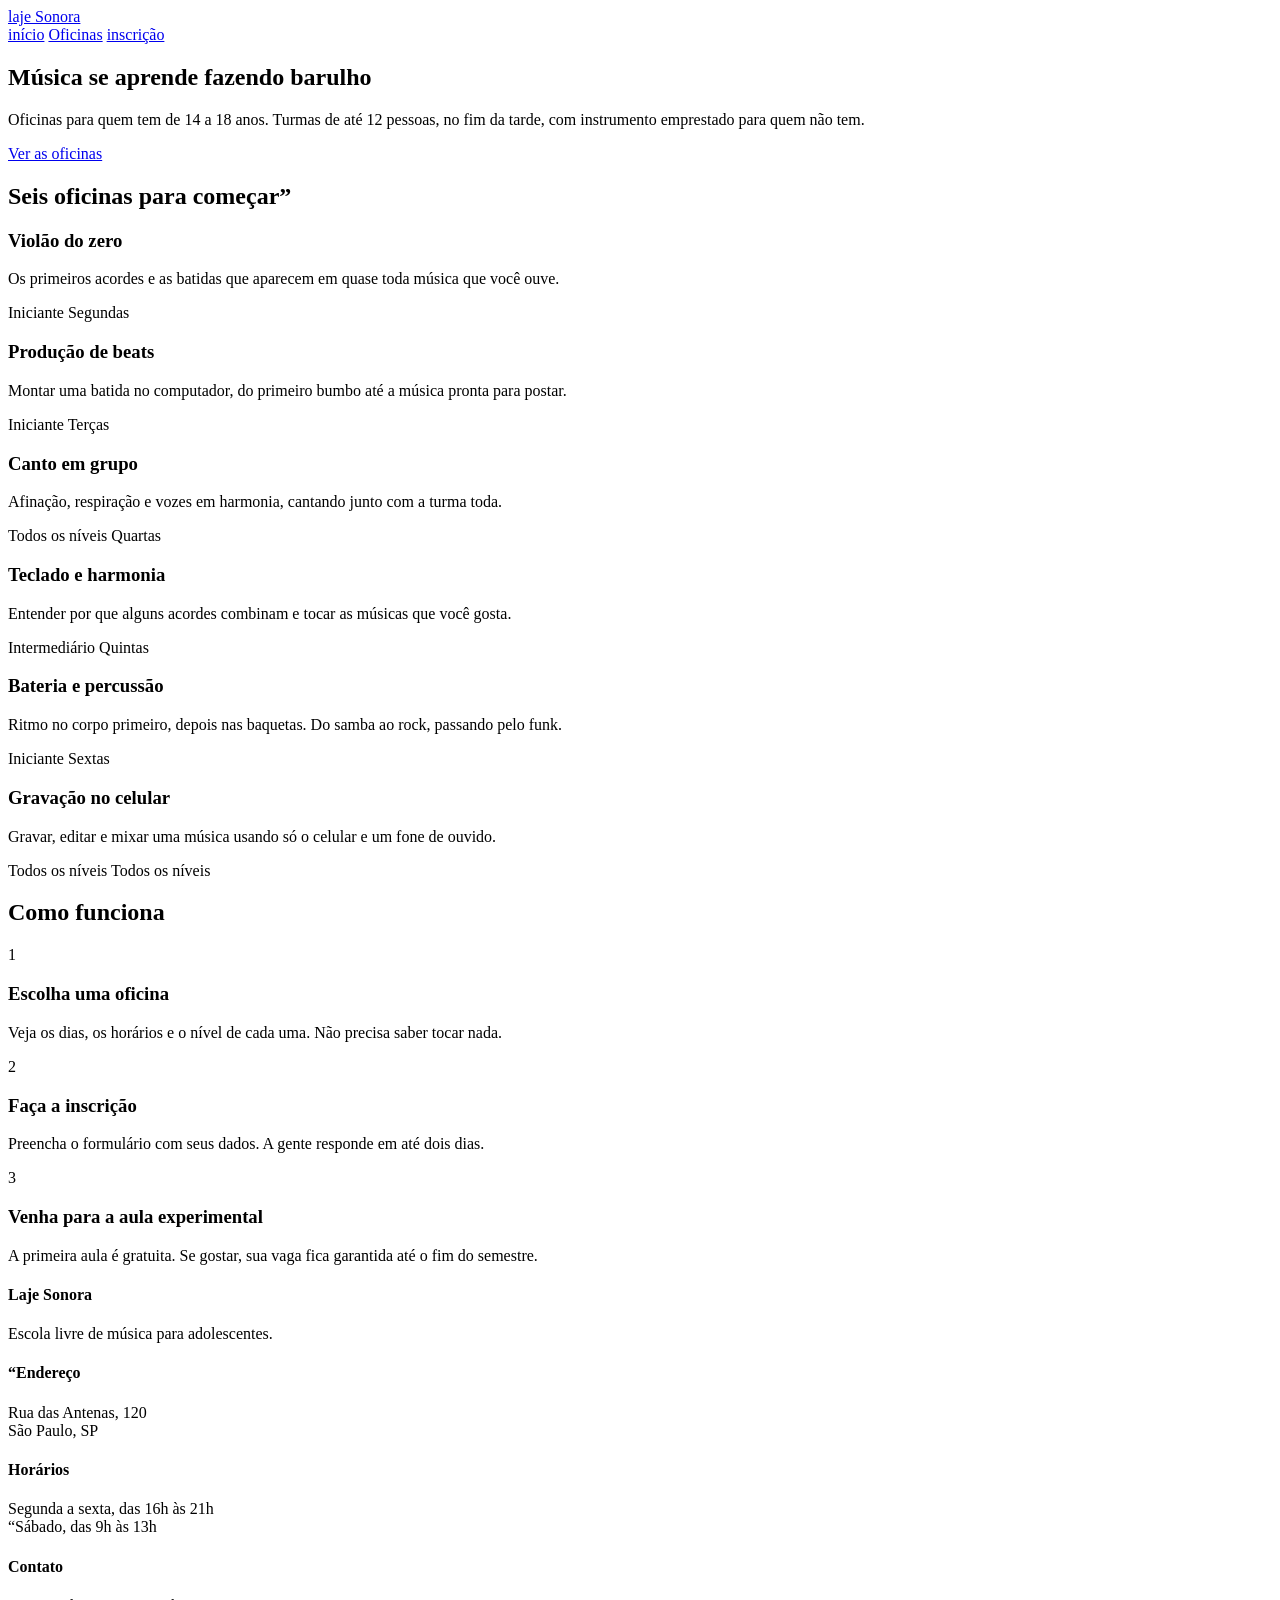
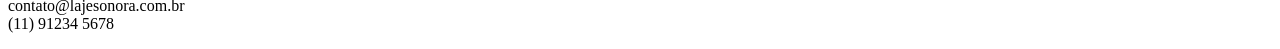
==== index.html @ 71ea4f52 "Initial commit" ====
<!DOCTYPE html>
<html lang="pt-br">
<head>
    <meta charset="UTF-8">
    <meta name="viewport" content="width=device-width, initial-scale=1.0">
    <link rel="preconnect" href="https://fonts.googleapis.com">
<link rel="preconnect" href="https://fonts.gstatic.com" crossorigin>
<link href="https://fonts.googleapis.com/css2?family=Big+Shoulders:opsz,wght@10..72,100..900&display=swap" rel="stylesheet">
<link rel="preconnect" href="https://fonts.googleapis.com">
<link rel="preconnect" href="https://fonts.gstatic.com" crossorigin>
<link href="https://fonts.googleapis.com/css2?family=Archivo:ital,wght@0,100..900;1,100..900&family=Big+Shoulders:opsz,wght@10..72,100..900&display=swap" rel="stylesheet">
    <link rel="stylesheet" href="index.css">
    <title>Laje Sonora | inicio </title>
</head>
<body>

    <header class="conteudo topo">
        <a href="index.html" class="logo">laje Sonora</a>

        <nav class="menu">
            <a href="index.html" class="atual">início</a>
            <a href="oficinas.html">Oficinas</a>
            <a href="inscricao.html">inscrição</a>
        </nav>

    </header>

    <main>
<section class="conteudo cartazes"> 
<div class="cartaz cataz-principal">
    <h1>Música se aprende fazendo barulho</h1>
</div>
<div class="cartaz cartaz-lateral">
    <p>Oficinas para quem tem de 14 a 18 anos. Turmas de até 12 pessoas, no fim da tarde, com instrumento emprestado para quem não tem.</p>
  <a href="oficinas.html" class="botao">Ver as oficinas</a>
</div>
</section>
  
<section class="conteudo secao">
    <h2 class="titulo-secao">Seis oficinas para começar”</h2>
    <div class="cards">
        <article class="card">
            <div class="foto foto-azul"></div>
            <div class="card-texto">
                <h3>Violão do zero</h3>
                <p>Os primeiros acordes e as batidas que aparecem em quase toda música que você ouve.</p>
            <div class="card-info">
                <span>Iniciante</span>
                <span>Segundas</span>
            </div>
            </div>
        </article>

        <article class="card">
            <div class="foto foto-amarela"></div>
            <div class="card-texto">
                <h3>Produção de beats</h3>
                <p>Montar uma batida no computador, do primeiro bumbo até a música pronta para postar.</p>
            <div class="card-info">
                <span>Iniciante</span>
                <span>Terças</span>
            </div>
            </div>
        </article>

        <article class="card">
            <div class="foto foto-tinta"></div>
            <div class="card-texto">
                <h3>Canto em grupo</h3>
                <p>Afinação, respiração e vozes em harmonia, cantando junto com a turma toda.</p>
            <div class="card-info">
                <span>Todos os níveis</span>
                <span>Quartas</span>
            </div>
            </div>
        </article>
    
        <article class="card">
            <div class="foto "></div>
            <div class="card-texto">
                <h3>Teclado e harmonia</h3>
                <p>Entender por que alguns acordes combinam e tocar as músicas que você gosta.</p>
            <div class="card-info">
                <span>Intermediário</span>
                <span>Quintas</span>
            </div>
            </div>
        </article>
    

        <article class="card">
            <div class="foto foto-azul"></div>
            <div class="card-texto">
                <h3>Bateria e percussão</h3>
                <p>Ritmo no corpo primeiro, depois nas baquetas. Do samba ao rock, passando pelo funk.</p>
            <div class="card-info">
                <span>Iniciante</span>
                <span>Sextas</span>
            </div>
            </div>
        </article>
        <article class="card">
            <div class="foto foto-amarela"></div>
            <div class="card-texto">
                <h3>Gravação no celular</h3>
                <p>Gravar, editar e mixar uma música usando só o celular e um fone de ouvido.</p>
            <div class="card-info">
                <span>Todos os níveis</span>
                <span>Todos os níveis</span>
            </div>
            </div>
        </article>
</section>

<section class="conteudo secao">
   <h2 class="titulo-secao">Como funciona</h2>
   <div class="passo">
    <p class="passo-numero">1</p>
    <h3>Escolha uma oficina</h3>
    <p>Veja os dias, os horários e o nível de cada uma. Não precisa saber tocar nada.</p>
    
    <p class="passo-numero">2</p>
    <h3>Faça a inscrição</h3>
    <p>Preencha o formulário com seus dados. A gente responde em até dois dias.</p>
    
    <p class="passo-numero">3</p>
    <h3>Venha para a aula experimental</h3>
    <p>A primeira aula é gratuita. Se gostar, sua vaga fica garantida até o fim do semestre.</p>
   </div>
</section>
 
    </main>
    <footer class="rodape">
        <div class="conteudo rodape-colunas">
            <div class="rodape-coluna">
             <h4>Laje Sonora</h4>
             <p>Escola livre de música para adolescentes.
                <br>
             </p>
            </div>
       
            <div class="rodape-coluna">
             <h4>“Endereço</h4>
             <p>Rua das Antenas, 120
                <br>
                São Paulo, SP
             </p>
            </div>

            <div class="rodape-coluna">
             <h4>Horários</h4>
             <p>Segunda a sexta, das 16h às 21h
                <br>
                “Sábado, das 9h às 13h
             </p>
            </div>

            <div class="rodape-coluna">
             <h4>Contato</h4>
             <p>contato@lajesonora.com.br
                <br>
                (11) 91234 5678
             </p>
            </div>
            </div>
        
    </footer>

</body>
</html>
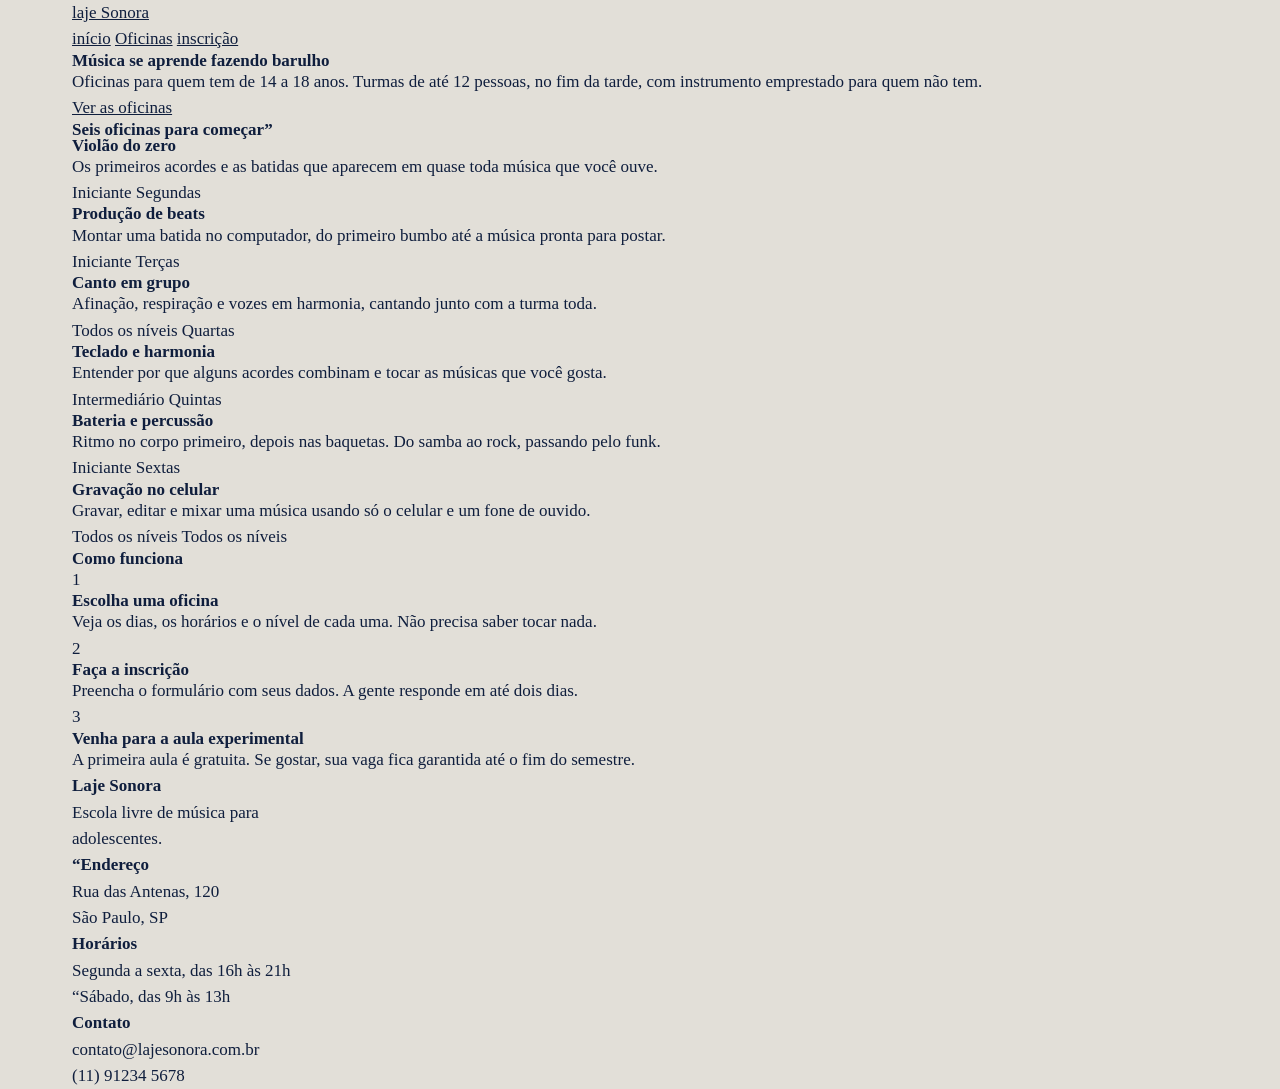
==== commit 5ad31b5e: "CSS geral: reset, variáveis e fontes" ====
--- a/index.html
+++ b/index.html
@@ -134,8 +134,9 @@
         <div class="conteudo rodape-colunas">
             <div class="rodape-coluna">
              <h4>Laje Sonora</h4>
-             <p>Escola livre de música para adolescentes.
+             <p>Escola livre de música para 
                 <br>
+                adolescentes.
              </p>
             </div>
        
--- a/index.css
+++ b/index.css
@@ -0,0 +1,41 @@
+* {
+    margin: 0;
+    padding: 0;
+    box-sizing: border-box;
+}
+
+:root {
+--concreto: #E2DFD8;
+--concreto-escuro: #CBC7BE;
+--tinta: #0F1E3D;
+--caixa-dagua: #1F5FBF;
+--fita: #F3C623;
+--branco: #FFFFFF;
+
+
+--fonte-cartaz: "Big Shoulders", "Arial Narrow", sans-serif;
+--fonte-texto: "Archivo", Arial, sans-serif;
+}
+
+body {
+    background-color: var(--concreto);
+    color: var(--tinta);
+    font: var (--fonte-texto);
+    font-size: 17px;
+    line-height: 1.55;
+}
+a {
+    color: inherit;
+}
+
+h1, h2, h3 {
+    font: var(--fonte-cartaz);
+    font-weight: 900;
+    line-height: 0.95;
+}
+
+.conteudo {
+    max-width: 1200px;
+    margin-inline: auto;
+    padding-inline: 32px;
+}
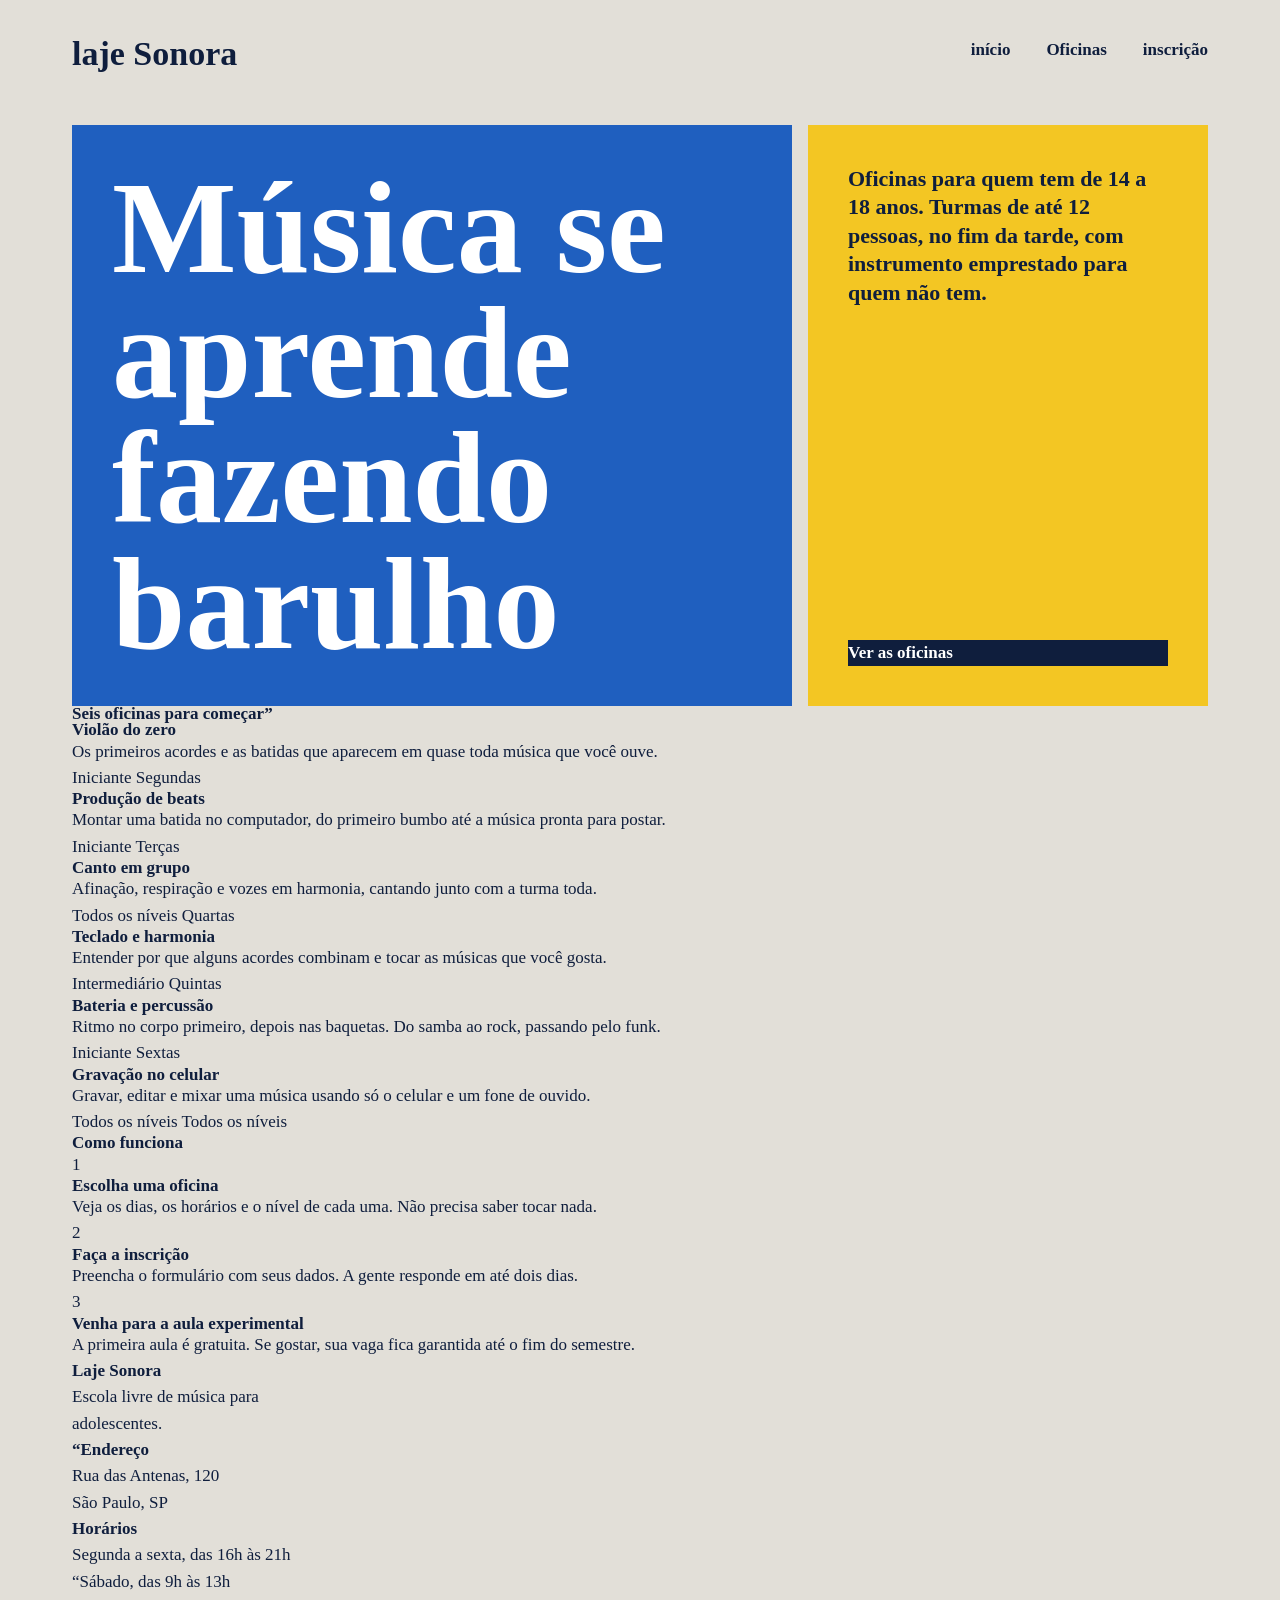
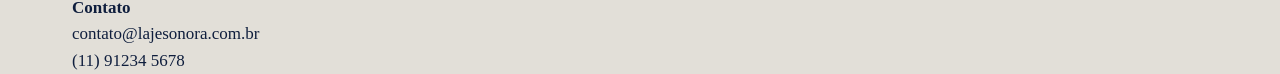
==== commit a23b6a1f: "Cartazes do topo" ====
--- a/index.html
+++ b/index.html
@@ -27,7 +27,7 @@
 
     <main>
 <section class="conteudo cartazes"> 
-<div class="cartaz cataz-principal">
+<div class="cartaz cartaz-principal">
     <h1>Música se aprende fazendo barulho</h1>
 </div>
 <div class="cartaz cartaz-lateral">
--- a/index.css
+++ b/index.css
@@ -38,4 +38,89 @@
     max-width: 1200px;
     margin-inline: auto;
     padding-inline: 32px;
+}
+.topo {
+    padding-block: 28px;
+    display: flex;
+   justify-content: space-between; 
+   align-items: center;
+}
+
+.logo {
+    font: var(--fonte-cartaz);
+    font-size: 34px;
+    font-weight: 900;
+    text-decoration: none;
+}
+
+.menu {
+    display: flex;
+    gap: 36px;
+}
+
+.menu a {
+font-weight: 600;
+text-decoration: none;
+padding-bottom: 4px;
+border-bottom: 4px solid transparent;
+}
+
+.menu a:hover {
+    border-bottom-color: var(--tinta);
+}
+
+menu a.atual {
+border-color: var(--tinta);
+}
+
+.cartazes {
+    margin-top: 16px;
+    display: flex;
+    gap: 16px;
+}
+
+.cartaz {
+    padding: 40px;
+}
+
+.cartaz-principal {
+  background-color: var(--caixa-dagua);
+    color: var(--branco);
+    flex: 2;
+}
+
+.cartaz-principal h1 {
+    font-size: 132px;
+    max-width: 9ch;
+}
+
+.cartaz-lateral {
+    background-color: var(--fita);
+    flex: 1;
+    display: flex;
+    flex-direction: column;
+    justify-content: space-between;
+    gap: 32px;
+}
+
+.cartaz-lateral p {
+font-size: 22px;
+font-weight: 600;
+line-height: 1.3;
+}
+
+.botao {
+    background-color: var(--tinta);
+    color: var(--branco);
+    font-weight: 700;
+    text-decoration: none;
+    padding: 16px, 28px;
+    border: none;
+    font-style: var(--fonte-texto);
+    font-size: 17px;
+    cursor: pointer;
+}
+
+.botao:hover {
+    background-color: var(--caixa-dagua);
 }
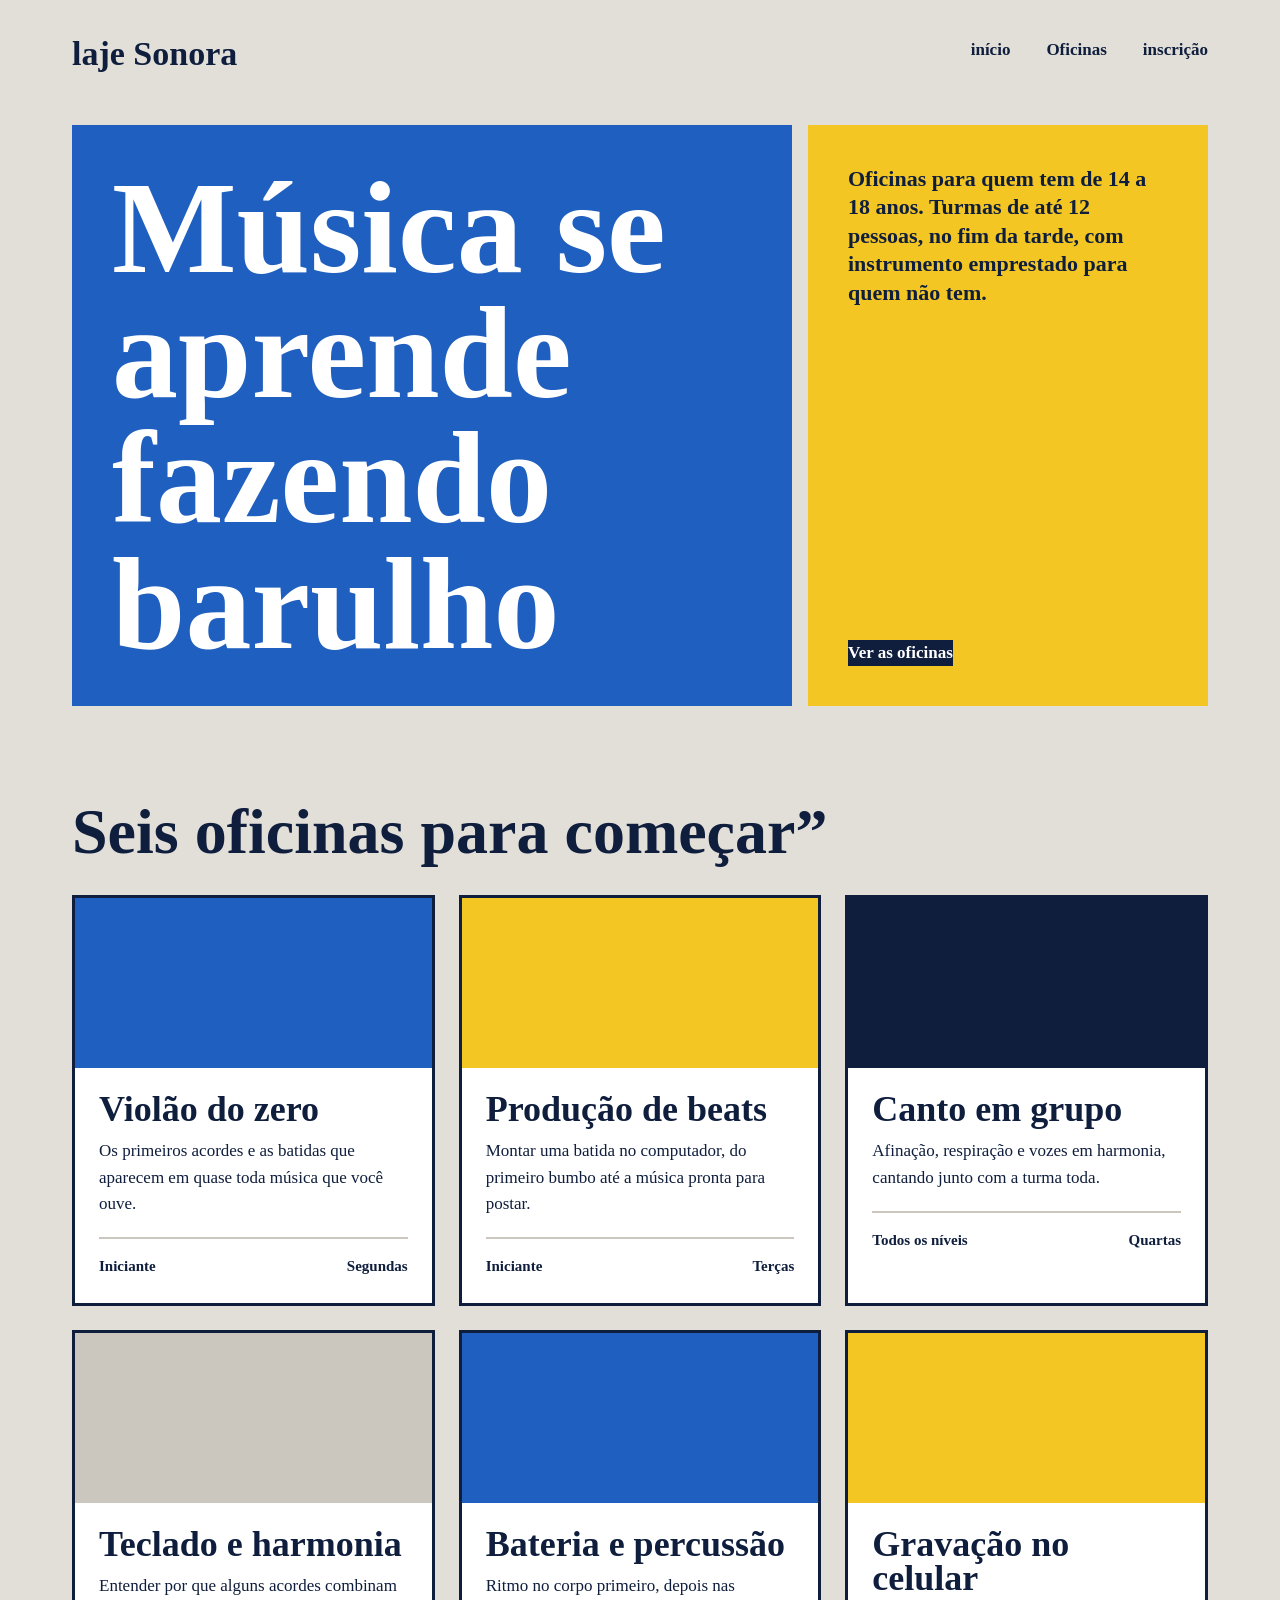
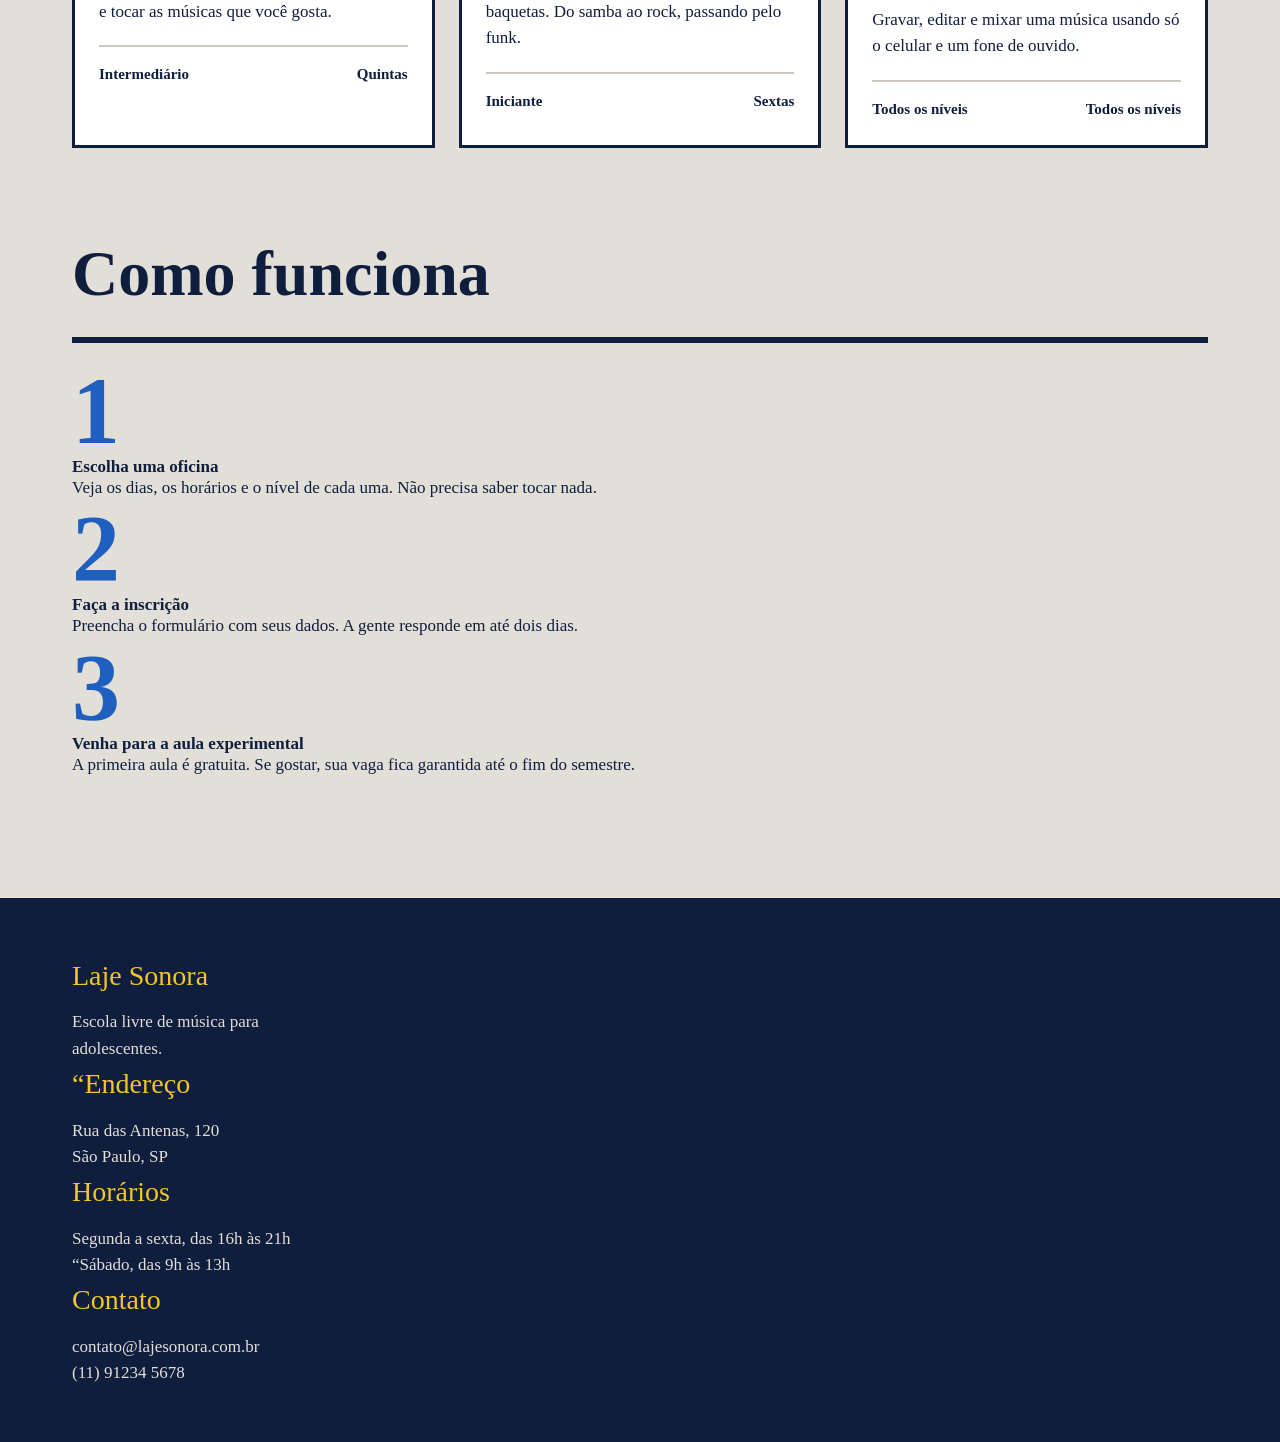
==== commit b149f92a: "pagina inicial pronta" ====
--- a/index.html
+++ b/index.html
@@ -114,19 +114,22 @@
 
 <section class="conteudo secao">
    <h2 class="titulo-secao">Como funciona</h2>
-   <div class="passo">
-    <p class="passo-numero">1</p>
-    <h3>Escolha uma oficina</h3>
-    <p>Veja os dias, os horários e o nível de cada uma. Não precisa saber tocar nada.</p>
-    
-    <p class="passo-numero">2</p>
-    <h3>Faça a inscrição</h3>
-    <p>Preencha o formulário com seus dados. A gente responde em até dois dias.</p>
-    
-    <p class="passo-numero">3</p>
-    <h3>Venha para a aula experimental</h3>
-    <p>A primeira aula é gratuita. Se gostar, sua vaga fica garantida até o fim do semestre.</p>
-   </div>
+   <div class="passos">
+    <div class="passo">
+         <p class="passo-numero">1</p>
+        <h3>Escolha uma oficina</h3>
+        <p>Veja os dias, os horários e o nível de cada uma. Não precisa saber tocar nada.</p>
+        
+        <p class="passo-numero">2</p>
+        <h3>Faça a inscrição</h3>
+        <p>Preencha o formulário com seus dados. A gente responde em até dois dias.</p>
+        
+        <p class="passo-numero">3</p>
+        <h3>Venha para a aula experimental</h3>
+        <p>A primeira aula é gratuita. Se gostar, sua vaga fica garantida até o fim do semestre.</p>
+       </div>
+    </div>
+   
 </section>
  
     </main>
--- a/index.css
+++ b/index.css
@@ -101,6 +101,7 @@
     flex-direction: column;
     justify-content: space-between;
     gap: 32px;
+    align-items: flex-start;
 }
 
 .cartaz-lateral p {
@@ -123,4 +124,111 @@
 
 .botao:hover {
     background-color: var(--caixa-dagua);
+}
+
+.secao {
+    margin-top: 96px;
+}
+
+.titulo-secao {
+    font-size: 64px;
+    margin-bottom: 32px;
+}
+
+.cards {
+    display: flex;
+    flex-wrap: wrap;
+    gap: 24px;
+}
+
+.card {
+    background-color: var(--branco);
+    border: 3px solid var(--tinta);
+    flex: 1 1 340px;
+}
+
+.card .foto{
+    height: 170px; 
+}
+
+.foto {
+    background-color: var(--concreto-escuro);
+}
+
+.foto-azul {
+    background-color: var(--caixa-dagua);
+}
+
+.foto-amarela {
+    background-color: var(--fita);
+}
+
+.foto-tinta {
+    background-color: var(--tinta);
+}
+
+.card-texto {
+    padding: 24px;
+}
+
+.card h3 {
+    font-size: 36px;
+    margin-bottom: 12px;
+}
+
+.card-info {
+    margin-top: 20px;
+    padding-top: 16px;
+    border-top: 2px solid var(--concreto-escuro);
+    font-weight: 600;
+    font-size: 15px;
+    display: flex;
+    justify-content: space-between;
+}
+
+.passos {
+    display: flex;
+    gap: 24px;
+}
+
+.passo {
+border-top: 6px solid var(--tinta);
+padding-top: 20px;
+flex: 1;
+}
+
+.passo-numero {
+    font: var(--fonte-cartaz);
+    font-size: 96px;
+    font-weight: 900;
+    line-height: 1;
+    color: var(--caixa-dagua);
+}
+
+.passo h3 {
+    display: flex;
+    margin-block: 8px, 12px;
+}
+
+.rodape {
+    margin-top: 120px;
+    background-color: var(--tinta);
+    color: var(--concreto);
+    padding-top: 56px;
+    padding-bottom: 56px;
+}
+
+.rodape-colunas{
+    gap: 40px;
+}
+
+.rodape-coluna {
+    flex: 1;
+}
+
+.rodape h4 {
+    font: var(--fonte-cartaz);
+    font-size: 28px;
+    color: var(--fita);
+    margin-bottom: 12px;
 }
